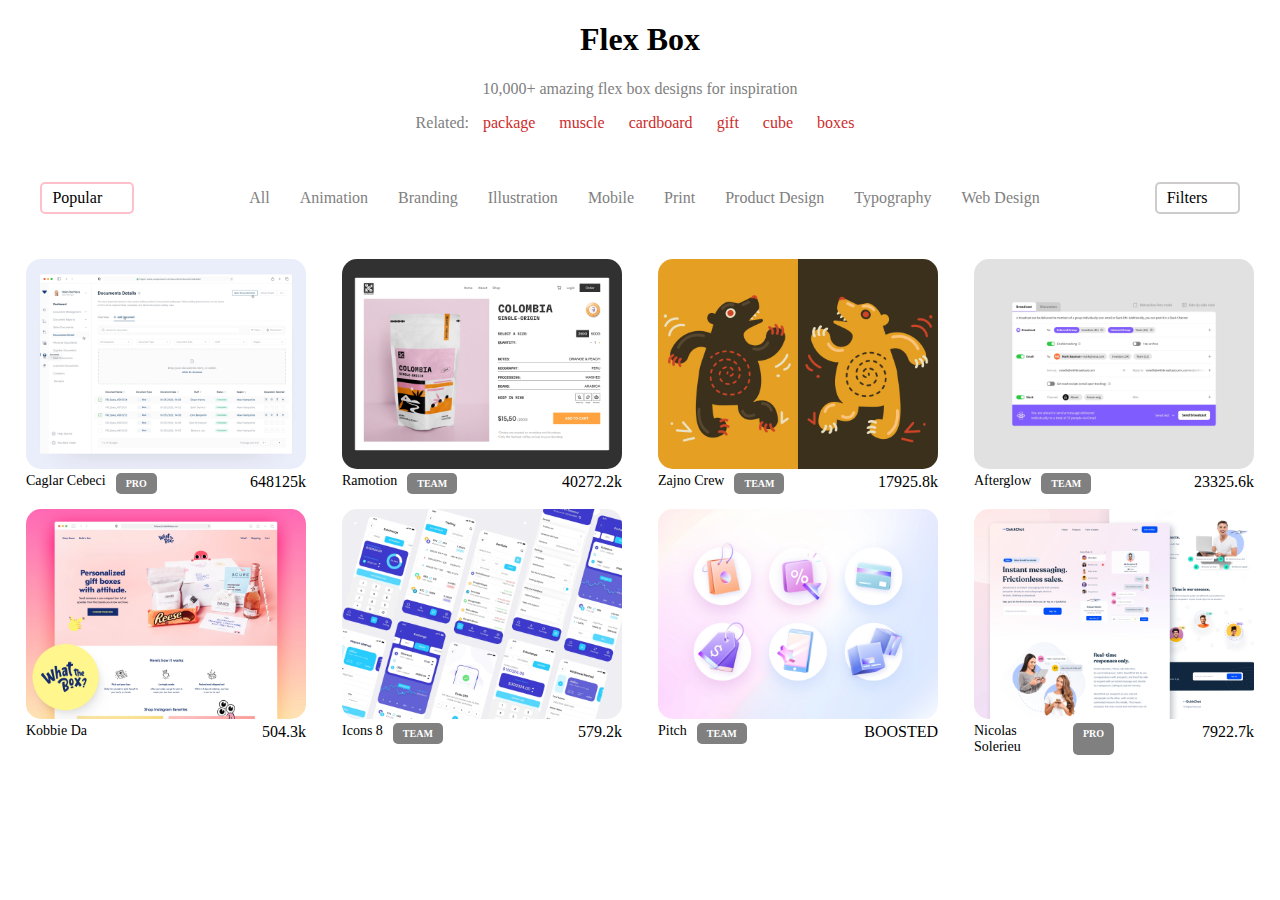
==== index2.html @ ccabaa2b "Add files via upload" ====
<!DOCTYPE html>
<html lang="en">
<head>
    <meta charset="UTF-8">
    <meta http-equiv="X-UA-Compatible" content="IE=edge">
    <meta name="viewport" content="width=device-width, initial-scale=1.0">
    <link rel="stylesheet" href="style2.css">
    <title>Layout Flexbox 2</title>
</head>
<body>
    <header>
        <h1 id="title">Flex Box</h1>
        <p class="paragrafo1">10,000+ amazing flex box designs for inspiration</p>
        <p class="paragrafo2">Related:
        <span class="span">package</span>
        <span class="span">muscle</span>
        <span class="span">cardboard</span>
        <span class="span">gift</span>
        <span class="span">cube</span>
        <span class="span">boxes</span>
        </p>
    </header>
    <div id="container1">
        <div id="popular">Popular</div>
        <div class="menu-items">All</div>
        <div class="menu-items">Animation</div>
        <div class="menu-items">Branding</div>
        <div class="menu-items">Illustration</div>
        <div class="menu-items">Mobile</div>
        <div class="menu-items">Print</div>
        <div class="menu-items">Product Design</div>
        <div class="menu-items">Typography</div>
        <div class="menu-items">Web Design</div>
        <div id="filters">Filters</div>
    </div>
    <div id="container2">
        <div class="box">
            <div>
            <img src="./img_1.jpeg" />
            </div>
            <div class="info-card">
                <div>
                    <span class="designer">Caglar Cebeci</span>
                    <span class="pro-team">PRO</span>
                </div>
                <div>
                    <span>648</span>
                    <span>125k</span>
                </div>
            </div>
        </div>
        <div class="box">
            <div>
                <img src="./img_2.jpeg" />
                </div>
                <div class="info-card">
                    <div>
                        <span class="designer">Ramotion</span>
                        <span class="pro-team">TEAM</span>
                    </div>
                    <div>
                        <span>402</span>
                        <span>72.2k</span>
                    </div>
                </div>
        </div>
        <div class="box">
            <div>
                <img src="./img_3.jpeg" />
                </div>
                <div class="info-card">
                    <div>
                        <span class="designer">Zajno Crew</span>
                        <span class="pro-team">TEAM</span>
                    </div>
                    <div>
                        <span>179</span>
                        <span>25.8k</span>
                    </div>
                </div>
        </div>
        <div class="box">
            <div>
                <img src="./img_4.jpeg" />
                </div>
                <div class="info-card">
                    <div>
                        <span class="designer">Afterglow</span>
                        <span class="pro-team">TEAM</span>
                    </div>
                    <div>
                        <span>233</span>
                        <span>25.6k</span>
                    </div>
                </div>
        </div>
        <div class="box">
            <div>
                <img src="./img_5.jpeg" />
                </div>
                <div class="info-card">
                    <div>
                        <span class="designer">Kobbie Da</span>
                    </div>
                    <div>
                        <span>50</span>
                        <span>4.3k</span>
                    </div>
                </div>
        </div>
        <div class="box">
            <div>
                <img src="./img_6.jpeg" />
                </div>
                <div class="info-card">
                    <div>
                        <span class="designer">Icons 8</span>
                        <span class="pro-team">TEAM</span>
                    </div>
                    <div>
                        <span>57</span>
                        <span>9.2k</span>
                    </div>
                </div>
        </div>
        <div class="box">
            <div>
                <img src="./img_7.jpeg" />
                </div>
                <div class="info-card">
                    <div>
                        <span class="designer">Pitch</span>
                        <span class="pro-team">TEAM</span>
                    </div>
                    <div>
                        <span>BOOSTED</span>
                    </div>
                </div>
        </div>
        <div class="box">
            <div>
                <img src="./img_8.jpeg" />
                </div>
                <div class="info-card">
                    <div>
                        <span class="designer">Nicolas Solerieu</span>
                        <span class="pro-team">PRO</span>
                    </div>
                    <div>
                        <span>79</span>
                        <span>22.7k</span>
                    </div>
                </div>
        </div>
    </div>
    
</body>
</html>
---- style2.css ----
.body{
    margin: 10px;
}

#title{
    text-align: center;
}

.paragrafo1{
    text-align: center;
    color: grey;
    font-size: medium;
}

.paragrafo2{
    text-align: center;
    color: grey;
    font-size: medium;
}

.span{
    color: rgb(205, 44, 44);
    padding-left: 10px;
    padding-right: 10px;
}

#container1{
    display: flex;
    justify-content: center;
    margin-top: 50px;
    margin-bottom: 30px;
    align-items: baseline;
}

.menu-items:hover{
    cursor: pointer;
    font-weight: bold;
    color: black;
    background-color: gray;
    border-radius: 5px;
    padding-top: 5px;
    padding-bottom: 5px;
}

#container2{
    display: flex;
    justify-content: space-around;
    flex-wrap: wrap;
}

.box{
    width: 280px;
    height: 180px;
    margin-bottom: 70px;
}

img{
    width: 100%;
    object-fit: cover;
    margin-top: 15px;
    border-radius: 15px;
}

#popular{
    margin-right: 100px;
    border-radius: 5px;
    border: solid 2px pink;
    padding-top: 5px;
    padding-bottom: 5px;
    padding-left: 10px;
    padding-right: 30px;
}

#filters{
    margin-left: 100px;
    padding-left: 100px;
    border-radius: 5px;
    border: solid 2px rgb(205, 203, 203);
    padding-top: 5px;
    padding-bottom: 5px;
    padding-left: 10px;
    padding-right: 30px;
}

.menu-items{
    padding-left: 15px;
    padding-right: 15px;
    color: grey;
    font-size: medium;
}

.info-card{
    display: flex;
    flex-direction: row;
}

.info-card div{
    width: 50%;
    display: flex;
}

.info-card>div:nth-child(1){
    justify-content: flex-start;
}

.info-card>div:nth-child(2){
    justify-content: flex-end;
}

.pro-team{
    font-weight: bold;
    color: white;
    background-color: gray;
    border-radius: 5px;
    padding-top: 5px;
    padding-bottom: 5px;
    font-size: 10px;
    padding-right: 10px;
    padding-left: 10px;
    margin-left: 10px;
}

.designer{
    font-size: 14px;
}
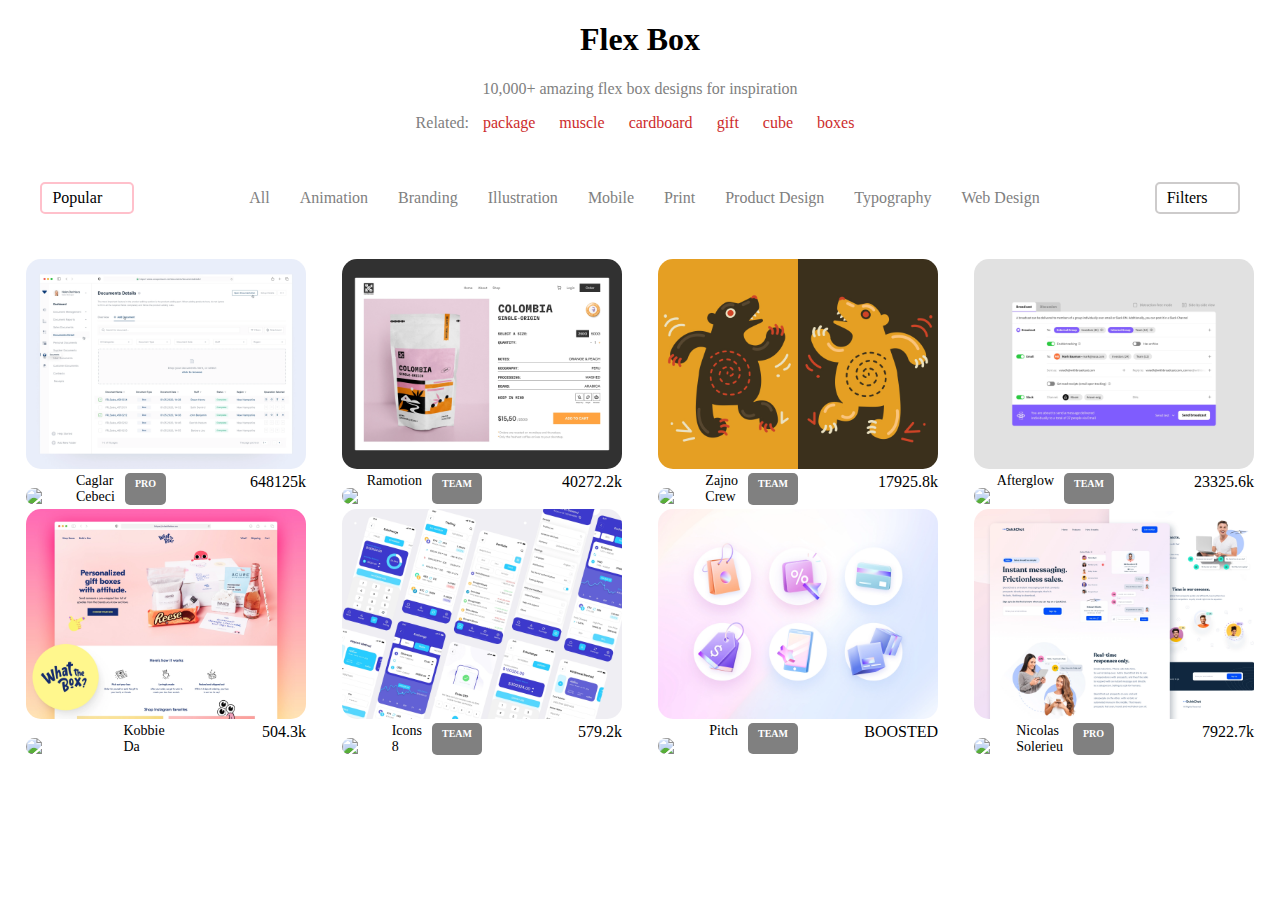
==== commit 5db75207: "Update index2.html" ====
--- a/index2.html
+++ b/index2.html
@@ -39,12 +39,15 @@
             <img src="./img_1.jpeg" />
             </div>
             <div class="info-card">
-                <div>
+                <div class="left">
+                    <img src="./adelin-preda--tOr_T4qTpQ-unsplash.jpg" class="foto-profilo"/>
                     <span class="designer">Caglar Cebeci</span>
                     <span class="pro-team">PRO</span>
                 </div>
-                <div>
-                    <span>648</span>
+                <div class="right">
+                    <ion-icon name="heart"></ion-icon>
+                    <span class="details1">648</span>
+                    <ion-icon name="eye"></ion-icon>
                     <span>125k</span>
                 </div>
             </div>
@@ -54,12 +57,15 @@
                 <img src="./img_2.jpeg" />
                 </div>
                 <div class="info-card">
-                    <div>
+                    <div class="left">
+                        <img src="./adelin-preda--tOr_T4qTpQ-unsplash.jpg" class="foto-profilo"/>
                         <span class="designer">Ramotion</span>
                         <span class="pro-team">TEAM</span>
                     </div>
-                    <div>
-                        <span>402</span>
+                    <div class="right">
+                        <ion-icon name="heart"></ion-icon>
+                        <span class="details1">402</span>
+                        <ion-icon name="eye"></ion-icon>
                         <span>72.2k</span>
                     </div>
                 </div>
@@ -69,12 +75,15 @@
                 <img src="./img_3.jpeg" />
                 </div>
                 <div class="info-card">
-                    <div>
+                    <div class="left">
+                        <img src="./adelin-preda--tOr_T4qTpQ-unsplash.jpg" class="foto-profilo"/>
                         <span class="designer">Zajno Crew</span>
                         <span class="pro-team">TEAM</span>
                     </div>
-                    <div>
-                        <span>179</span>
+                    <div class="right">
+                        <ion-icon name="heart-empty"></ion-icon>
+                        <span class="details1">179</span>
+                        <ion-icon name="eye"></ion-icon>
                         <span>25.8k</span>
                     </div>
                 </div>
@@ -84,12 +93,15 @@
                 <img src="./img_4.jpeg" />
                 </div>
                 <div class="info-card">
-                    <div>
+                    <div class="left">
+                        <img src="./adelin-preda--tOr_T4qTpQ-unsplash.jpg" class="foto-profilo"/>
                         <span class="designer">Afterglow</span>
                         <span class="pro-team">TEAM</span>
                     </div>
-                    <div>
-                        <span>233</span>
+                    <div class="right">
+                        <ion-icon name="heart"></ion-icon>
+                        <span class="details1">233</span>
+                        <ion-icon name="eye"></ion-icon>
                         <span>25.6k</span>
                     </div>
                 </div>
@@ -99,11 +111,14 @@
                 <img src="./img_5.jpeg" />
                 </div>
                 <div class="info-card">
-                    <div>
+                    <div class="left">
+                        <img src="./adelin-preda--tOr_T4qTpQ-unsplash.jpg" class="foto-profilo"/>
                         <span class="designer">Kobbie Da</span>
                     </div>
-                    <div>
-                        <span>50</span>
+                    <div class="right">
+                        <ion-icon name="heart"></ion-icon>
+                        <span class="details1">50</span>
+                        <ion-icon name="eye"></ion-icon>
                         <span>4.3k</span>
                     </div>
                 </div>
@@ -113,12 +128,15 @@
                 <img src="./img_6.jpeg" />
                 </div>
                 <div class="info-card">
-                    <div>
+                    <div class="left">
+                        <img src="./adelin-preda--tOr_T4qTpQ-unsplash.jpg" class="foto-profilo"/>
                         <span class="designer">Icons 8</span>
                         <span class="pro-team">TEAM</span>
                     </div>
-                    <div>
-                        <span>57</span>
+                    <div class="right">
+                        <ion-icon name="heart"></ion-icon>
+                        <span class="details1">57</span>
+                        <ion-icon name="eye"></ion-icon>
                         <span>9.2k</span>
                     </div>
                 </div>
@@ -128,12 +146,13 @@
                 <img src="./img_7.jpeg" />
                 </div>
                 <div class="info-card">
-                    <div>
+                    <div class="left">
+                        <img src="./adelin-preda--tOr_T4qTpQ-unsplash.jpg" class="foto-profilo"/>
                         <span class="designer">Pitch</span>
                         <span class="pro-team">TEAM</span>
                     </div>
-                    <div>
-                        <span>BOOSTED</span>
+                    <div class="right">
+                        <span id="boosted">BOOSTED</span>
                     </div>
                 </div>
         </div>
@@ -142,17 +161,20 @@
                 <img src="./img_8.jpeg" />
                 </div>
                 <div class="info-card">
-                    <div>
+                    <div class="left">
+                        <img src="./adelin-preda--tOr_T4qTpQ-unsplash.jpg" class="foto-profilo"/>
                         <span class="designer">Nicolas Solerieu</span>
                         <span class="pro-team">PRO</span>
                     </div>
-                    <div>
-                        <span>79</span>
+                    <div class="right">
+                        <ion-icon name="heart"></ion-icon>
+                        <span class="details1">79</span>
+                        <ion-icon name="eye"></ion-icon>
                         <span>22.7k</span>
                     </div>
                 </div>
         </div>
     </div>
-    
+    <script src="https://unpkg.com/ionicons@4.5.10-0/dist/ionicons.js"></script>
 </body>
-</html>+</html>
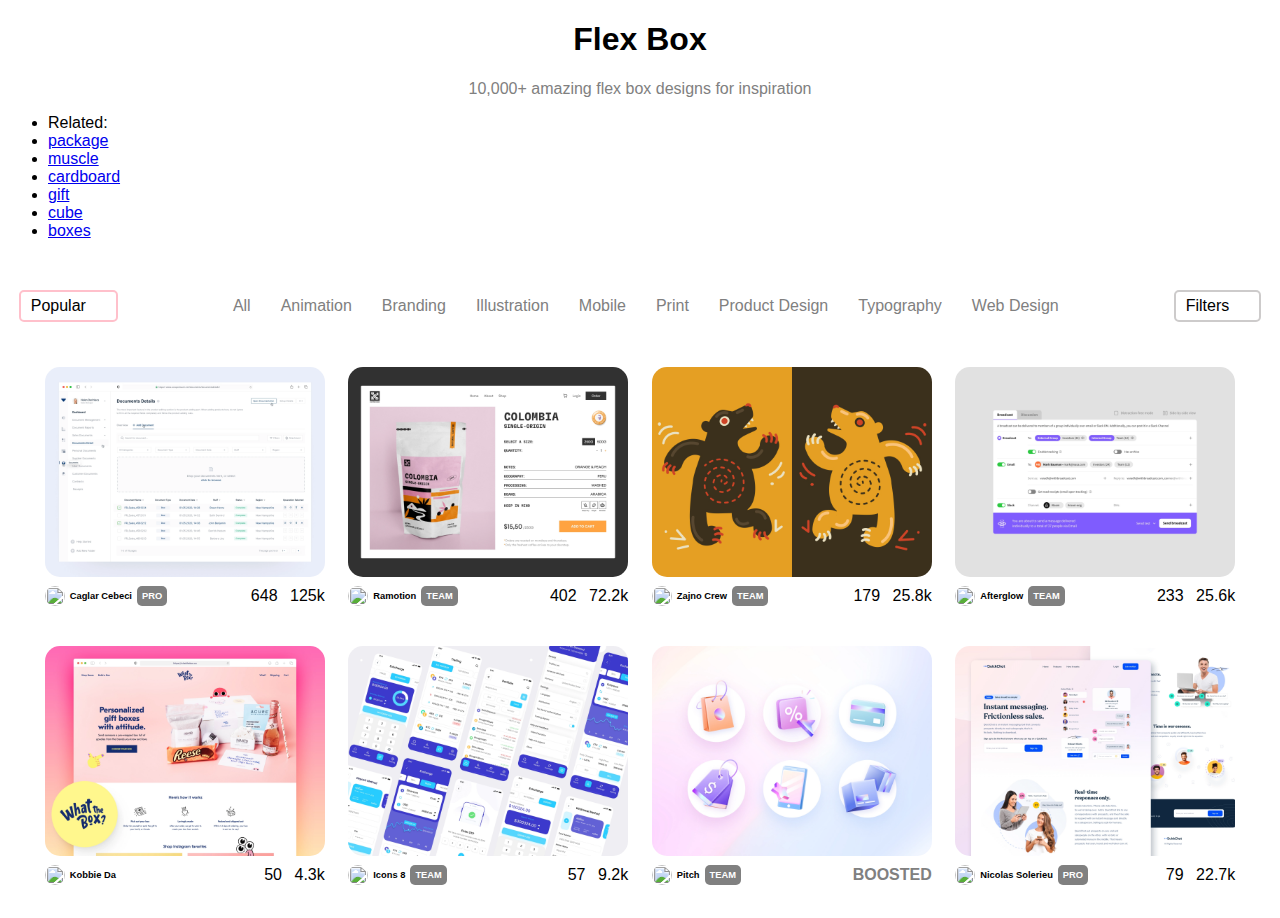
==== commit 4852144c: "Update index2.html" ====
--- a/index2.html
+++ b/index2.html
@@ -11,14 +11,15 @@
     <header>
         <h1 id="title">Flex Box</h1>
         <p class="paragrafo1">10,000+ amazing flex box designs for inspiration</p>
-        <p class="paragrafo2">Related:
-        <span class="span">package</span>
-        <span class="span">muscle</span>
-        <span class="span">cardboard</span>
-        <span class="span">gift</span>
-        <span class="span">cube</span>
-        <span class="span">boxes</span>
-        </p>
+        <ul>
+            <li>Related:</li>
+            <li><a href="#" class="link">package</a></li>
+            <li><a href="#" class="link">muscle</a></li>
+            <li><a href="#" class="link">cardboard</a></li>
+            <li><a href="#" class="link">gift</a></li>
+            <li><a href="#" class="link">cube</a></li>
+            <li><a href="#" class="link">boxes</a></li>
+        </ul>
     </header>
     <div id="container1">
         <div id="popular">Popular</div>
@@ -30,7 +31,7 @@
         <div class="menu-items">Print</div>
         <div class="menu-items">Product Design</div>
         <div class="menu-items">Typography</div>
-        <div class="menu-items">Web Design</div>
+        <div class="menu-items" id="webdesign">Web Design</div>
         <div id="filters">Filters</div>
     </div>
     <div id="container2">
--- a/style2.css
+++ b/style2.css
@@ -1,5 +1,5 @@
-.body{
-    margin: 10px;
+body{
+    font-family: Arial, Helvetica, sans-serif;
 }
 
 #title{
@@ -46,12 +46,13 @@
     display: flex;
     justify-content: space-around;
     flex-wrap: wrap;
+    padding-left: 25px;
+    padding-right: 25px;
 }
 
 .box{
     width: 280px;
-    height: 180px;
-    margin-bottom: 70px;
+    margin-bottom: 10px;
 }
 
 img{
@@ -97,6 +98,8 @@
 .info-card div{
     width: 50%;
     display: flex;
+    justify-content: space-between;
+    margin-top: -10px;
 }
 
 .info-card>div:nth-child(1){
@@ -114,15 +117,47 @@
     border-radius: 5px;
     padding-top: 5px;
     padding-bottom: 5px;
-    font-size: 10px;
-    padding-right: 10px;
-    padding-left: 10px;
-    margin-left: 10px;
+    font-size: 7pt;
+    padding-right: 5px;
+    padding-left: 5px;
+    margin-left: 5px;
 }
 
 .designer{
-    font-size: 14px;
+    font-size: 7pt;
+    font-weight: bold;
+}
+
+.foto-profilo{
+    border-radius: 200px;
+    width: 20px;
+    height: 20px;
+    margin-bottom: 15px;
+    margin-right: 5px;
 }
 
 
+.right{
+    display: flex;
+    align-items: center;
+    margin-top: 5px;
+}
 
+.left{
+    display: flex;
+    align-items: center;
+}
+
+ion-icon{
+    color: grey;
+    margin-right: 2.5px;
+}
+
+#boosted{
+    color: gray;
+    font-weight: bold;
+}
+
+.details1{
+    margin-right: 10px;
+}
